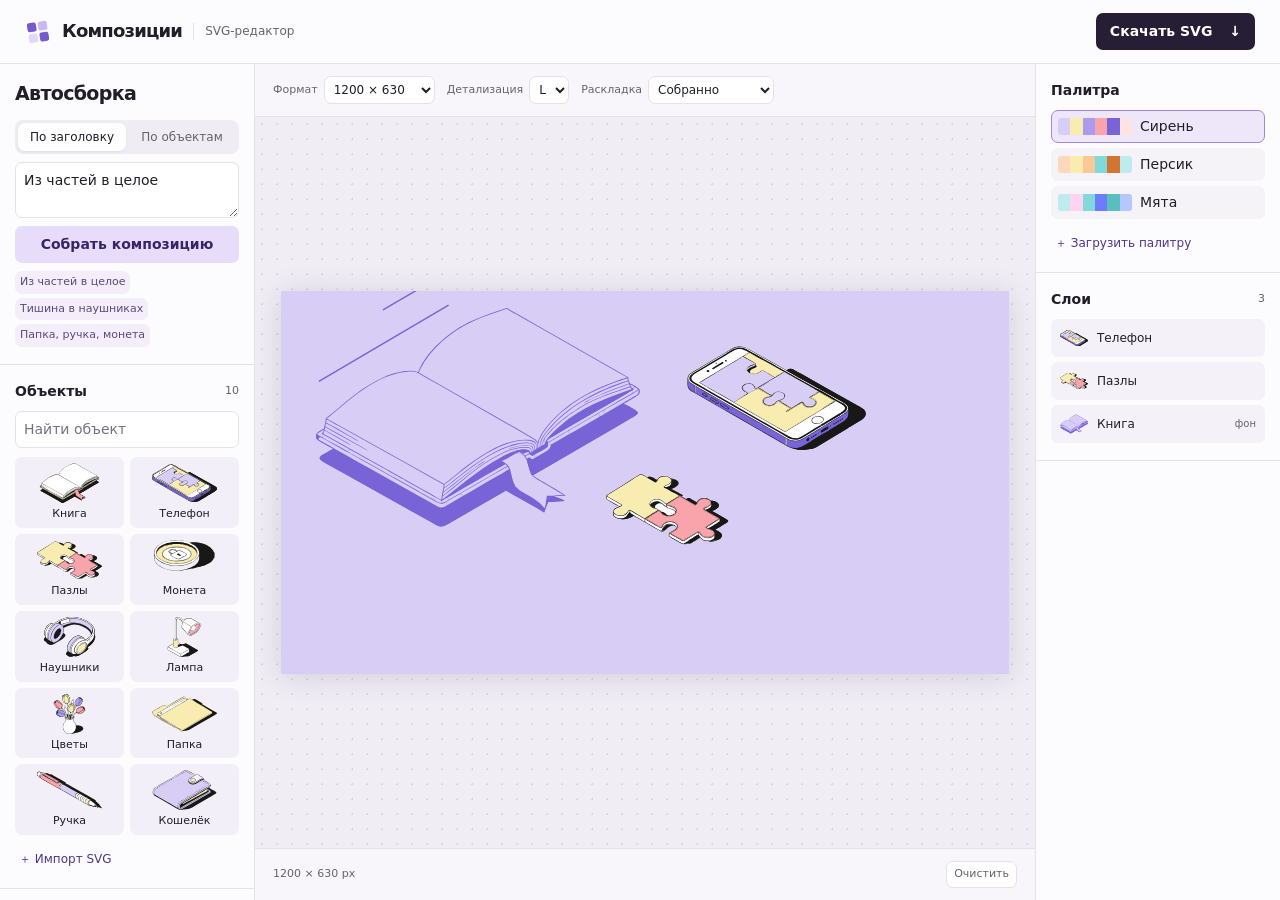
==== index.html @ f0507b51 "Build offline SVG composition editor" ====
<!doctype html>
<html lang="ru">
<head>
  <meta charset="utf-8"><meta name="viewport" content="width=device-width,initial-scale=1">
  <title>Композиции — SVG‑редактор</title>
  <link rel="stylesheet" href="style.css">
  <script defer src="library.js"></script><script defer src="engine.js"></script><script defer src="app.js"></script>
</head>
<body>
<header class="top">
  <div class="brand"><div class="mark" aria-hidden="true"><i></i><i></i><i></i><i></i></div><strong>Композиции</strong><span>SVG‑редактор</span></div>
  <button class="dark" id="export">Скачать SVG <span aria-hidden="true">↓</span></button>
</header>
<main class="layout">
  <aside class="left">
    <section class="assemble">
      <h1>Автосборка</h1>
      <div class="tabs" aria-label="Способ сборки">
        <button data-mode="phrase" aria-pressed="true">По заголовку</button>
        <button data-mode="objects" aria-pressed="false">По объектам</button>
      </div>
      <label class="sr" id="query-label" for="query">Заголовок или метафора</label>
      <textarea id="query" rows="2" placeholder="Например, «Из частей в целое»"></textarea>
      <button id="compose" class="accent">Собрать композицию</button>
      <div id="examples" class="examples"></div>
    </section>
    <section class="library">
      <div class="heading"><h2>Объекты</h2><output id="count"></output></div>
      <input type="search" id="search" placeholder="Найти объект" aria-label="Найти объект">
      <div id="assets" class="assets"></div>
      <label class="file">＋ Импорт SVG<input type="file" id="svg-files" accept=".svg,image/svg+xml" multiple></label>
    </section>
  </aside>
  <section class="workbench" aria-label="Холст композиции">
    <div class="board-bar">
      <div class="field"><label for="format">Формат</label>
        <select id="format"><option value="wide">1200 × 630</option><option value="square">1080 × 1080</option><option value="tall">1080 × 1350</option></select></div>
      <div class="field"><label for="size">Детализация</label><select id="size"><option>L</option><option>S</option></select></div>
      <div class="field"><label for="layout">Раскладка</label>
        <select id="layout"><option value="cluster">Собранно</option><option value="offset">Со смещением</option><option value="title">Под заголовок</option></select></div>
    </div>
    <div class="stage" id="stage"><svg id="canvas" xmlns="http://www.w3.org/2000/svg" fill="none" aria-label="Векторная композиция"></svg></div>
    <div class="board-footer"><output id="dimensions"></output><p id="status" role="status"></p><button id="clear">Очистить</button></div>
  </section>
  <aside class="right">
    <section class="palette"><h2>Палитра</h2><div id="palette-list"></div>
      <label class="file">＋ Загрузить палитру<input type="file" id="palette-file" accept=".json,.txt,.gpl,application/json,text/plain"></label></section>
    <section class="layers"><div class="heading"><h2>Слои</h2><output id="layer-count"></output></div><div id="layers"></div></section>
    <section id="inspector" class="inspector" hidden>
      <h2>Выбранный объект</h2>
      <div class="inputs">
        <label>X <input id="x" type="number" step="1"></label>
        <label>Y <input id="y" type="number" step="1"></label>
        <label>Угол <input id="angle" type="number" step="1"></label>
      </div>
      <label class="mono"><input id="mono" type="checkbox"> Фоновый объект</label>
      <div class="layer-actions"><button id="up" aria-label="Слой выше" title="Слой выше">↑</button><button id="down" aria-label="Слой ниже" title="Слой ниже">↓</button><button id="duplicate" title="Дублировать">Копия</button><button id="remove" title="Удалить">Удалить</button></div>
    </section>
  </aside>
</main>
</body>
</html>
---- style.css ----
:root{font-family:system-ui,-apple-system,sans-serif;color:#211d29;background:#f2f0f6;font-size:14px;line-height:1.35;--ink:#211d29;--muted:#68616f;--border:#e5e0ea;--violet:#7153c4;--panel:#fcfbfd;}
*{box-sizing:border-box;}body{margin:0;}button,input,textarea,select{font:inherit;color:inherit;}button,select,.file{cursor:pointer;}button{border:0;background:none;}button:disabled{cursor:default;opacity:.42;}button:focus-visible,input:focus-visible,textarea:focus-visible,select:focus-visible,.file:focus-within{outline:2px solid var(--violet);outline-offset:2px;}h1,h2,p{margin:0;}h1{font-size:19px;letter-spacing:-.035em;}h2{font-size:14px;font-weight:700;}button,.file,input,textarea,select{border-radius:7px;}[hidden]{display:none!important;}
.top{height:64px;padding:0 25px;display:flex;justify-content:space-between;align-items:center;background:var(--panel);border-bottom:1px solid var(--border);}
.brand{display:flex;align-items:center;gap:11px;}.brand strong{font-size:18px;letter-spacing:-.045em;}.brand span{border-left:1px solid var(--border);padding-left:11px;color:var(--muted);font-size:12px;}
.mark{width:26px;height:26px;display:grid;grid-template-columns:1fr 1fr;gap:2px;transform:rotate(-9deg);padding:3px;}.mark i{background:#7659cc;border-radius:2px;}.mark i:nth-child(2){background:#c8b9f2;}.mark i:nth-child(3){background:#e3d8fb;}
.dark,.accent{padding:9px 14px;font-weight:650;}.dark{background:#251e35;color:white;}.dark span{margin-left:12px;}.accent{background:#e7ddfa;color:#382367;width:100%;}.accent:hover{background:#dbcbf7;}
.layout{display:grid;grid-template-columns:255px minmax(340px,1fr) 245px;min-height:calc(100dvh - 64px);}.left,.right{background:var(--panel);}.left{border-right:1px solid var(--border);}.right{border-left:1px solid var(--border);}.left section,.right section{padding:17px 15px;border-bottom:1px solid var(--border);}
.tabs{display:grid;grid-template-columns:1fr 1fr;gap:2px;margin:13px 0 8px;background:#efedf3;padding:3px;border-radius:8px;}.tabs button{white-space:nowrap;font-size:12px;padding:6px 4px;color:var(--muted);}.tabs [aria-pressed=true]{background:white;color:var(--ink);box-shadow:0 1px 3px #211d2914;}
input,textarea,select{min-width:0;background:white;border:1px solid var(--border);padding:8px;}textarea{width:100%;resize:vertical;min-height:56px;display:block;margin-bottom:8px;}input[type=search]{width:100%;margin-bottom:9px;}input::placeholder,textarea::placeholder{color:#77717f;}
.examples{display:flex;gap:4px;flex-wrap:wrap;margin-top:8px;}.examples button{font-size:11px;color:#5d487b;padding:4px 5px;background:#f3eef9;}.examples button:hover{background:#e7ddfa;}
.heading{display:flex;align-items:center;justify-content:space-between;margin-bottom:10px;}.heading output{font-size:11px;color:var(--muted);font-variant-numeric:tabular-nums;}
.assets{display:grid;grid-template-columns:1fr 1fr;gap:6px;}.asset{min-width:0;display:grid;align-content:center;gap:4px;justify-items:center;background:#f3eff8;border:1px solid transparent;padding:5px;min-height:62px;}.asset:hover{border-color:#c6b4f1;background:#ece4f9;}.asset svg{width:65px;height:40px;overflow:visible;}.asset span{font-size:11px;overflow:hidden;text-overflow:ellipsis;max-width:100%;white-space:nowrap;}
.file{position:relative;display:block;width:fit-content;margin-top:12px;color:#503587;font-size:12px;padding:4px;}.file input{position:absolute;opacity:0;inset:0;width:100%;padding:0;cursor:pointer;}
.workbench{display:grid;grid-template-rows:auto minmax(350px,1fr) auto;min-width:0;background:#f0edf5;}.board-bar,.board-footer{display:flex;gap:12px;align-items:center;padding:12px 18px;background:#f8f6fb;}.board-bar{border-bottom:1px solid var(--border);flex-wrap:wrap;}.board-footer{border-top:1px solid var(--border);color:var(--muted);font-size:11px;justify-content:space-between;}.board-footer button{background:white;border:1px solid var(--border);padding:5px 7px;}.board-footer output{white-space:nowrap;}.field{display:flex;gap:6px;align-items:center;}.field label{font-size:11px;color:var(--muted);}.field select{font-size:12px;padding:5px;}
.stage{min-width:0;display:grid;place-items:center;padding:22px;background-image:radial-gradient(#d9d2e5 1px,transparent 1px);background-size:15px 15px;overflow:hidden;}
#canvas{display:block;width:var(--canvas-width,100%);height:auto;max-width:100%;max-height:68dvh;background:#d7cdf5;box-shadow:0 3px 28px #30204d25;overflow:hidden;touch-action:none;}.scene-item{cursor:grab;}.scene-item:active{cursor:grabbing;}.selection{pointer-events:none;stroke:#5030a9;stroke-width:1.5;stroke-dasharray:5 3;vector-effect:non-scaling-stroke;fill:none;}
#palette-list{display:grid;gap:5px;margin-top:10px;}.palette-option{display:grid;grid-template-columns:74px 1fr;align-items:center;gap:8px;text-align:left;background:#f5f2f8;border:1px solid transparent;padding:6px;}.palette-option[aria-pressed=true]{border-color:#9e86d8;background:#eee7fa;}.swatches{display:flex;border-radius:3px;overflow:hidden;}.swatches i{height:17px;flex:1;}
#layers{display:grid;gap:5px;}.layer{overflow:hidden;display:flex;align-items:center;gap:9px;padding:7px 8px;text-align:left;background:#f4f1f8;border:1px solid transparent;}.layer[aria-pressed=true]{border-color:#aa95de;background:#eee6fa;}.layer svg{width:28px;height:22px;flex:none;}.layer span{overflow:hidden;text-overflow:ellipsis;white-space:nowrap;font-size:12px;}.layer small{margin-left:auto;color:var(--muted);font-size:10px;}.layer-note{font-size:12px;color:var(--muted);}
.inputs{display:grid;grid-template-columns:repeat(3,minmax(0,1fr));gap:6px;margin-top:9px;}.inputs label{display:grid;gap:4px;font-size:11px;color:var(--muted);}.inputs input{width:100%;font-size:12px;padding:5px;}.mono{display:flex;gap:5px;align-items:center;margin:9px 0;font-size:12px;}.mono input{accent-color:var(--violet);}.layer-actions{display:flex;gap:3px;flex-wrap:wrap;}.layer-actions button{background:#f1ebf8;padding:6px 8px;font-size:11px;}.layer-actions button:hover{background:#eae0f8;}
.sr{position:absolute;overflow:hidden;clip-path:inset(50%);width:1px;height:1px;white-space:nowrap;}
@media(max-width:1080px){.layout{grid-template-columns:205px minmax(320px,1fr) 205px;}.left section,.right section{padding:13px 10px;}.stage{padding:14px;}}
@media(max-width:760px){.layout{grid-template-columns:1fr 1fr;}.workbench{grid-column:1/-1;grid-row:1;grid-template-rows:auto minmax(230px,auto) auto;}.left,.right{min-width:0;}.right{border:0;}.top{height:54px;padding:0 12px;}.brand span{display:none;}.board-bar,.board-footer{padding:8px;gap:7px;}.stage{padding:12px;}#canvas{max-height:44dvh;}.field label{font-size:10px;}}
@media(prefers-reduced-motion:no-preference){button{transition:background-color 120ms,border-color 120ms;}}
@media(min-width:761px){
  .layout{height:calc(100dvh - 64px);grid-template-rows:minmax(0,1fr);}
  .left,.right{overflow:auto;scrollbar-width:thin;}
  .workbench{grid-template-rows:auto minmax(0,1fr) auto;}
  .stage{padding:clamp(10px,2vw,26px);}
  #canvas{max-height:min(100%,68dvh);}
}
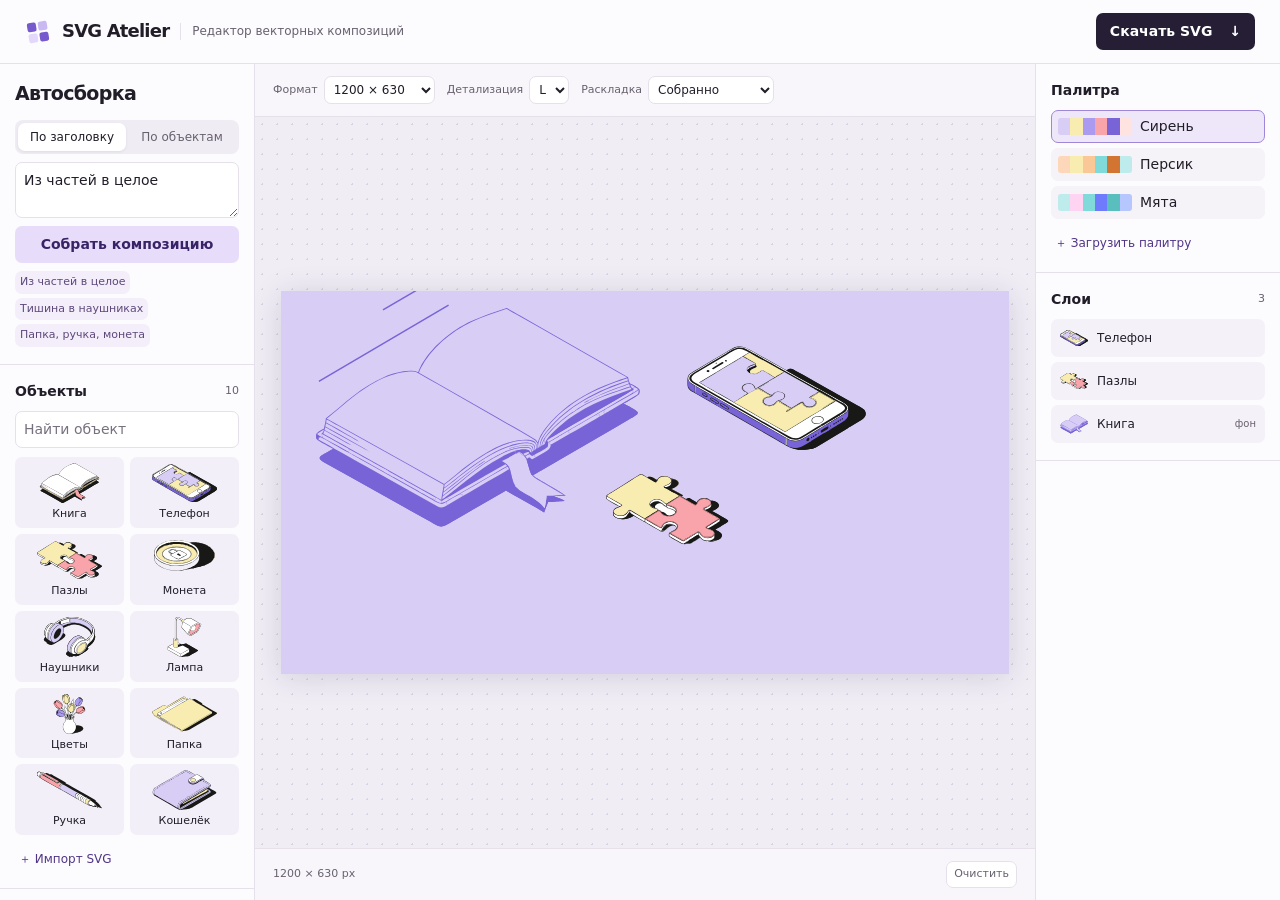
==== commit 65569e43: "Prepare repository for submission: update README, branding, and preview assets" ====
--- a/index.html
+++ b/index.html
@@ -2,13 +2,13 @@
 <html lang="ru">
 <head>
   <meta charset="utf-8"><meta name="viewport" content="width=device-width,initial-scale=1">
-  <title>Композиции — SVG‑редактор</title>
+  <title>SVG Atelier — редактор векторных композиций</title>
   <link rel="stylesheet" href="style.css">
   <script defer src="library.js"></script><script defer src="engine.js"></script><script defer src="app.js"></script>
 </head>
 <body>
 <header class="top">
-  <div class="brand"><div class="mark" aria-hidden="true"><i></i><i></i><i></i><i></i></div><strong>Композиции</strong><span>SVG‑редактор</span></div>
+  <div class="brand"><div class="mark" aria-hidden="true"><i></i><i></i><i></i><i></i></div><strong>SVG Atelier</strong><span>Редактор векторных композиций</span></div>
   <button class="dark" id="export">Скачать SVG <span aria-hidden="true">↓</span></button>
 </header>
 <main class="layout">
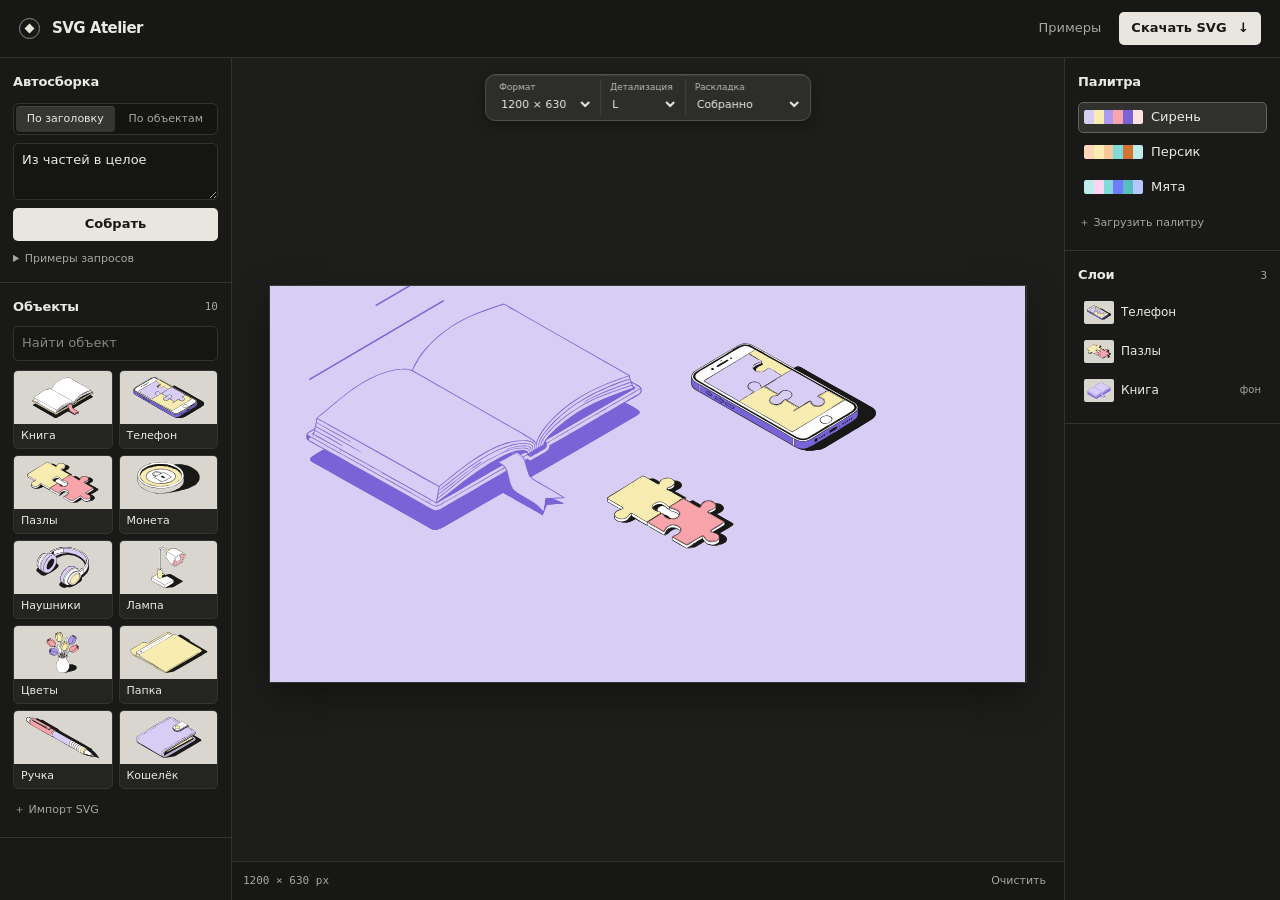
==== commit 1cf312ca: "Apply dark theme and update editor screenshot" ====
--- a/index.html
+++ b/index.html
@@ -8,8 +8,11 @@
 </head>
 <body>
 <header class="top">
-  <div class="brand"><div class="mark" aria-hidden="true"><i></i><i></i><i></i><i></i></div><strong>SVG Atelier</strong><span>Редактор векторных композиций</span></div>
-  <button class="dark" id="export">Скачать SVG <span aria-hidden="true">↓</span></button>
+  <div class="brand"><span class="mark" aria-hidden="true"></span><strong>SVG Atelier</strong></div>
+  <div class="top-actions">
+    <a href="demo.html">Примеры</a>
+    <button class="dark" id="export">Скачать SVG <span aria-hidden="true">↓</span></button>
+  </div>
 </header>
 <main class="layout">
   <aside class="left">
@@ -21,8 +24,8 @@
       </div>
       <label class="sr" id="query-label" for="query">Заголовок или метафора</label>
       <textarea id="query" rows="2" placeholder="Например, «Из частей в целое»"></textarea>
-      <button id="compose" class="accent">Собрать композицию</button>
-      <div id="examples" class="examples"></div>
+      <button id="compose" class="accent">Собрать</button>
+      <details class="examples"><summary>Примеры запросов</summary><div id="examples"></div></details>
     </section>
     <section class="library">
       <div class="heading"><h2>Объекты</h2><output id="count"></output></div>
--- a/style.css
+++ b/style.css
@@ -1,30 +1,191 @@
-:root{font-family:system-ui,-apple-system,sans-serif;color:#211d29;background:#f2f0f6;font-size:14px;line-height:1.35;--ink:#211d29;--muted:#68616f;--border:#e5e0ea;--violet:#7153c4;--panel:#fcfbfd;}
-*{box-sizing:border-box;}body{margin:0;}button,input,textarea,select{font:inherit;color:inherit;}button,select,.file{cursor:pointer;}button{border:0;background:none;}button:disabled{cursor:default;opacity:.42;}button:focus-visible,input:focus-visible,textarea:focus-visible,select:focus-visible,.file:focus-within{outline:2px solid var(--violet);outline-offset:2px;}h1,h2,p{margin:0;}h1{font-size:19px;letter-spacing:-.035em;}h2{font-size:14px;font-weight:700;}button,.file,input,textarea,select{border-radius:7px;}[hidden]{display:none!important;}
-.top{height:64px;padding:0 25px;display:flex;justify-content:space-between;align-items:center;background:var(--panel);border-bottom:1px solid var(--border);}
-.brand{display:flex;align-items:center;gap:11px;}.brand strong{font-size:18px;letter-spacing:-.045em;}.brand span{border-left:1px solid var(--border);padding-left:11px;color:var(--muted);font-size:12px;}
-.mark{width:26px;height:26px;display:grid;grid-template-columns:1fr 1fr;gap:2px;transform:rotate(-9deg);padding:3px;}.mark i{background:#7659cc;border-radius:2px;}.mark i:nth-child(2){background:#c8b9f2;}.mark i:nth-child(3){background:#e3d8fb;}
-.dark,.accent{padding:9px 14px;font-weight:650;}.dark{background:#251e35;color:white;}.dark span{margin-left:12px;}.accent{background:#e7ddfa;color:#382367;width:100%;}.accent:hover{background:#dbcbf7;}
-.layout{display:grid;grid-template-columns:255px minmax(340px,1fr) 245px;min-height:calc(100dvh - 64px);}.left,.right{background:var(--panel);}.left{border-right:1px solid var(--border);}.right{border-left:1px solid var(--border);}.left section,.right section{padding:17px 15px;border-bottom:1px solid var(--border);}
-.tabs{display:grid;grid-template-columns:1fr 1fr;gap:2px;margin:13px 0 8px;background:#efedf3;padding:3px;border-radius:8px;}.tabs button{white-space:nowrap;font-size:12px;padding:6px 4px;color:var(--muted);}.tabs [aria-pressed=true]{background:white;color:var(--ink);box-shadow:0 1px 3px #211d2914;}
-input,textarea,select{min-width:0;background:white;border:1px solid var(--border);padding:8px;}textarea{width:100%;resize:vertical;min-height:56px;display:block;margin-bottom:8px;}input[type=search]{width:100%;margin-bottom:9px;}input::placeholder,textarea::placeholder{color:#77717f;}
-.examples{display:flex;gap:4px;flex-wrap:wrap;margin-top:8px;}.examples button{font-size:11px;color:#5d487b;padding:4px 5px;background:#f3eef9;}.examples button:hover{background:#e7ddfa;}
-.heading{display:flex;align-items:center;justify-content:space-between;margin-bottom:10px;}.heading output{font-size:11px;color:var(--muted);font-variant-numeric:tabular-nums;}
-.assets{display:grid;grid-template-columns:1fr 1fr;gap:6px;}.asset{min-width:0;display:grid;align-content:center;gap:4px;justify-items:center;background:#f3eff8;border:1px solid transparent;padding:5px;min-height:62px;}.asset:hover{border-color:#c6b4f1;background:#ece4f9;}.asset svg{width:65px;height:40px;overflow:visible;}.asset span{font-size:11px;overflow:hidden;text-overflow:ellipsis;max-width:100%;white-space:nowrap;}
-.file{position:relative;display:block;width:fit-content;margin-top:12px;color:#503587;font-size:12px;padding:4px;}.file input{position:absolute;opacity:0;inset:0;width:100%;padding:0;cursor:pointer;}
-.workbench{display:grid;grid-template-rows:auto minmax(350px,1fr) auto;min-width:0;background:#f0edf5;}.board-bar,.board-footer{display:flex;gap:12px;align-items:center;padding:12px 18px;background:#f8f6fb;}.board-bar{border-bottom:1px solid var(--border);flex-wrap:wrap;}.board-footer{border-top:1px solid var(--border);color:var(--muted);font-size:11px;justify-content:space-between;}.board-footer button{background:white;border:1px solid var(--border);padding:5px 7px;}.board-footer output{white-space:nowrap;}.field{display:flex;gap:6px;align-items:center;}.field label{font-size:11px;color:var(--muted);}.field select{font-size:12px;padding:5px;}
-.stage{min-width:0;display:grid;place-items:center;padding:22px;background-image:radial-gradient(#d9d2e5 1px,transparent 1px);background-size:15px 15px;overflow:hidden;}
-#canvas{display:block;width:var(--canvas-width,100%);height:auto;max-width:100%;max-height:68dvh;background:#d7cdf5;box-shadow:0 3px 28px #30204d25;overflow:hidden;touch-action:none;}.scene-item{cursor:grab;}.scene-item:active{cursor:grabbing;}.selection{pointer-events:none;stroke:#5030a9;stroke-width:1.5;stroke-dasharray:5 3;vector-effect:non-scaling-stroke;fill:none;}
-#palette-list{display:grid;gap:5px;margin-top:10px;}.palette-option{display:grid;grid-template-columns:74px 1fr;align-items:center;gap:8px;text-align:left;background:#f5f2f8;border:1px solid transparent;padding:6px;}.palette-option[aria-pressed=true]{border-color:#9e86d8;background:#eee7fa;}.swatches{display:flex;border-radius:3px;overflow:hidden;}.swatches i{height:17px;flex:1;}
-#layers{display:grid;gap:5px;}.layer{overflow:hidden;display:flex;align-items:center;gap:9px;padding:7px 8px;text-align:left;background:#f4f1f8;border:1px solid transparent;}.layer[aria-pressed=true]{border-color:#aa95de;background:#eee6fa;}.layer svg{width:28px;height:22px;flex:none;}.layer span{overflow:hidden;text-overflow:ellipsis;white-space:nowrap;font-size:12px;}.layer small{margin-left:auto;color:var(--muted);font-size:10px;}.layer-note{font-size:12px;color:var(--muted);}
-.inputs{display:grid;grid-template-columns:repeat(3,minmax(0,1fr));gap:6px;margin-top:9px;}.inputs label{display:grid;gap:4px;font-size:11px;color:var(--muted);}.inputs input{width:100%;font-size:12px;padding:5px;}.mono{display:flex;gap:5px;align-items:center;margin:9px 0;font-size:12px;}.mono input{accent-color:var(--violet);}.layer-actions{display:flex;gap:3px;flex-wrap:wrap;}.layer-actions button{background:#f1ebf8;padding:6px 8px;font-size:11px;}.layer-actions button:hover{background:#eae0f8;}
-.sr{position:absolute;overflow:hidden;clip-path:inset(50%);width:1px;height:1px;white-space:nowrap;}
-@media(max-width:1080px){.layout{grid-template-columns:205px minmax(320px,1fr) 205px;}.left section,.right section{padding:13px 10px;}.stage{padding:14px;}}
-@media(max-width:760px){.layout{grid-template-columns:1fr 1fr;}.workbench{grid-column:1/-1;grid-row:1;grid-template-rows:auto minmax(230px,auto) auto;}.left,.right{min-width:0;}.right{border:0;}.top{height:54px;padding:0 12px;}.brand span{display:none;}.board-bar,.board-footer{padding:8px;gap:7px;}.stage{padding:12px;}#canvas{max-height:44dvh;}.field label{font-size:10px;}}
-@media(prefers-reduced-motion:no-preference){button{transition:background-color 120ms,border-color 120ms;}}
-@media(min-width:761px){
-  .layout{height:calc(100dvh - 64px);grid-template-rows:minmax(0,1fr);}
-  .left,.right{overflow:auto;scrollbar-width:thin;}
-  .workbench{grid-template-rows:auto minmax(0,1fr) auto;}
-  .stage{padding:clamp(10px,2vw,26px);}
-  #canvas{max-height:min(100%,68dvh);}
+:root {
+  color-scheme: dark;
+  font: 13px/1.45 system-ui, -apple-system, sans-serif;
+  color: #eae9e5;
+  background: #121211;
+  --ink: #eae9e5;
+  --muted: #a6a5a0;
+  --quiet: #85847e;
+  --panel: #191918;
+  --border: #323230;
+  --raised: #242423;
+  --hover: #30302e;
+  --paper: #e8e6de;
+  --mono: ui-monospace, SFMono-Regular, Consolas, monospace;
 }
+* { box-sizing: border-box; }
+body { margin: 0; }
+button, input, textarea, select { font: inherit; color: inherit; }
+button, select, .file { cursor: pointer; }
+button { border: 0; background: none; }
+button:disabled { cursor: default; opacity: .45; }
+:focus-visible, .file:focus-within { outline: 2px solid #e8e6de; outline-offset: 3px; }
+h1, h2, p { margin: 0; }
+h1, h2 { font-size: 13px; font-weight: 650; letter-spacing: -.01em; }
+[hidden] { display: none !important; }
+a { color: inherit; }
+
+.top {
+  height: 58px;
+  display: flex;
+  justify-content: space-between;
+  align-items: center;
+  gap: 16px;
+  padding: 0 19px;
+  background: #171716;
+  border-bottom: 1px solid var(--border);
+}
+.brand, .top-actions { display: flex; align-items: center; gap: 12px; }
+.brand { color: var(--ink); text-decoration: none; }
+.brand strong { font-size: 15px; font-weight: 650; letter-spacing: -.035em; }
+.top-actions a { color: var(--muted); padding: 6px; text-decoration: none; }
+.top-actions a:hover { color: var(--ink); }
+.mark {
+  display: grid;
+  width: 21px;
+  height: 21px;
+  place-items: center;
+  border: 1px solid #8c8a83;
+  border-radius: 50%;
+}
+.mark::after { content: ""; width: 7px; height: 7px; background: var(--paper); transform: rotate(45deg); }
+.dark, .accent {
+  background: var(--paper);
+  color: #181817;
+  border: 1px solid transparent;
+  border-radius: 5px;
+  padding: 6px 11px;
+  font-weight: 650;
+}
+.dark:hover, .accent:hover { background: #fffef8; }
+.dark span { margin-left: 7px; }
+.accent { width: 100%; }
+
+.layout { display: grid; grid-template-columns: 232px minmax(0, 1fr) 216px; height: calc(100dvh - 58px); }
+.left, .right { min-width: 0; background: var(--panel); overflow: auto; scrollbar-width: thin; }
+.left { border-right: 1px solid var(--border); }
+.right { border-left: 1px solid var(--border); }
+.left section, .right section { padding: 15px 13px; border-bottom: 1px solid var(--border); }
+.heading { display: flex; align-items: center; justify-content: space-between; margin-bottom: 10px; }
+.heading output { color: var(--muted); font: 11px var(--mono); }
+
+.tabs { display: grid; grid-template-columns: 1fr 1fr; margin: 11px 0 8px; padding: 2px; gap: 2px; background: #141413; border: 1px solid var(--border); border-radius: 6px; }
+.tabs button { color: var(--muted); padding: 5px 2px; font-size: 11px; white-space: nowrap; border-radius: 4px; }
+.tabs [aria-pressed="true"] { color: var(--ink); background: #353533; box-shadow: inset 0 1px #ffffff17; }
+input, textarea, select {
+  min-width: 0;
+  background: #151514;
+  border: 1px solid var(--border);
+  border-radius: 5px;
+  padding: 7px 8px;
+}
+input::placeholder, textarea::placeholder { color: var(--quiet); }
+textarea { display: block; width: 100%; min-height: 57px; resize: vertical; margin-bottom: 8px; }
+input[type="search"] { width: 100%; margin-bottom: 9px; }
+.examples { margin-top: 10px; }
+.examples summary { color: var(--muted); cursor: pointer; font-size: 11px; }
+#examples { display: flex; flex-wrap: wrap; gap: 4px; margin-top: 5px; }
+#examples button { padding: 3px 5px; border-radius: 3px; background: var(--raised); color: var(--ink); text-align: left; font-size: 11px; }
+#examples button:hover { background: var(--hover); }
+
+.assets { display: grid; grid-template-columns: repeat(2, minmax(0, 1fr)); gap: 6px; }
+.asset { min-width: 0; padding: 0; text-align: left; border-radius: 5px; overflow: hidden; background: var(--raised); border: 1px solid var(--border); }
+.asset:hover { border-color: #88867e; background: var(--hover); }
+.asset svg { display: block; height: 53px; width: 100%; padding: 6px 9px; background: #d8d6cf; }
+.asset span { display: block; padding: 4px 7px; overflow: hidden; text-overflow: ellipsis; white-space: nowrap; font-size: 11px; }
+.file { position: relative; display: block; width: fit-content; margin-top: 9px; color: var(--muted); font-size: 11px; padding: 4px 1px; }
+.file:hover { color: var(--ink); }
+.file input { position: absolute; opacity: 0; inset: 0; width: 100%; padding: 0; cursor: pointer; }
+
+.workbench { position: relative; display: grid; grid-template-rows: minmax(0, 1fr) auto; min-width: 0; isolation: isolate; }
+.board-bar {
+  position: absolute;
+  z-index: 1;
+  top: 16px;
+  left: 50%;
+  transform: translateX(-50%);
+  display: flex;
+  align-items: center;
+  justify-content: center;
+  gap: 3px;
+  padding: 4px;
+  width: max-content;
+  max-width: calc(100% - 20px);
+  border: 1px solid #52514c;
+  border-radius: 10px;
+  background: #292927;
+  box-shadow: inset 0 1px #ffffff15, 0 4px 15px #0005;
+}
+@supports (backdrop-filter: blur(12px)) {
+  .board-bar { background: #30302de8; backdrop-filter: blur(12px) saturate(.7); }
+}
+.field { display: grid; gap: 1px; padding: 2px 4px; }
+.field + .field { border-left: 1px solid #ffffff16; }
+.field label { padding: 0 5px; color: #bdbbb4; font-size: 9px; }
+.field select { width: 100%; font-size: 11px; padding: 2px 3px; border: 0; background: transparent; }
+.field select option { background: #272725; color: var(--ink); }
+
+.stage {
+  container-type: size;
+  display: grid;
+  place-items: center;
+  overflow: hidden;
+  padding: 77px clamp(14px, 3vw, 44px) 28px;
+  background-color: #1d1d1b;
+  background-image: radial-gradient(#41403d 0.65px, transparent 0.65px);
+  background-size: 18px 18px;
+  background-position: center;
+}
+#canvas {
+  display: block;
+  width: min(100%, calc(100cqh * var(--canvas-ratio, 1.9)));
+  height: auto;
+  overflow: hidden;
+  box-shadow: 0 0 0 1px #ffffff21, 0 14px 38px #0006;
+  touch-action: none;
+}
+.scene-item { cursor: grab; }
+.scene-item:active { cursor: grabbing; }
+.selection { pointer-events: none; stroke: #173b88; stroke-width: 1.5; stroke-dasharray: 5 3; vector-effect: non-scaling-stroke; fill: none; }
+.board-footer { display: flex; align-items: center; justify-content: space-between; gap: 10px; min-height: 39px; padding: 4px 11px; background: #171716; border-top: 1px solid var(--border); color: var(--muted); font-size: 11px; }
+.board-footer output { white-space: nowrap; font-family: var(--mono); }
+.board-footer p { overflow-wrap: anywhere; }
+.board-footer button { color: var(--muted); padding: 4px 7px; border-radius: 4px; }
+.board-footer button:hover:not(:disabled) { color: var(--ink); background: var(--hover); }
+
+#palette-list, #layers { display: grid; gap: 4px; }
+#palette-list { margin-top: 10px; }
+.palette-option { display: grid; grid-template-columns: 59px 1fr; align-items: center; gap: 8px; text-align: left; border: 1px solid transparent; border-radius: 5px; padding: 5px; }
+.palette-option:hover, .layer:hover { background: var(--raised); }
+.palette-option[aria-pressed="true"], .layer[aria-pressed="true"] { background: #30302d; border-color: #62615b; }
+.swatches { display: flex; border-radius: 2px; overflow: hidden; }
+.swatches i { height: 14px; flex: 1; }
+.layer { display: flex; align-items: center; gap: 7px; padding: 5px; text-align: left; border: 1px solid transparent; border-radius: 5px; }
+.layer svg { width: 30px; height: 23px; padding: 3px; border-radius: 2px; background: #d8d6cf; flex: none; }
+.layer span { overflow: hidden; text-overflow: ellipsis; white-space: nowrap; font-size: 12px; }
+.layer small { margin-left: auto; color: var(--muted); font-size: 10px; }
+.layer-note { font-size: 12px; color: var(--muted); }
+.inputs { display: grid; grid-template-columns: repeat(3, minmax(0, 1fr)); gap: 5px; margin-top: 9px; }
+.inputs label { display: grid; gap: 4px; font-size: 11px; color: var(--muted); }
+.inputs input { width: 100%; font: 11px var(--mono); padding: 6px 3px; }
+.mono { display: flex; gap: 5px; align-items: center; margin: 9px 0; font-size: 12px; }
+.mono input { accent-color: var(--paper); }
+.layer-actions { display: flex; gap: 3px; flex-wrap: wrap; }
+.layer-actions button { background: var(--raised); border: 1px solid var(--border); border-radius: 4px; padding: 4px 6px; font-size: 11px; }
+.layer-actions button:hover:not(:disabled) { background: var(--hover); }
+
+.sr { position: absolute; overflow: hidden; clip-path: inset(50%); width: 1px; height: 1px; white-space: nowrap; }
+@media (max-width: 1000px) { .layout { grid-template-columns: 189px minmax(0, 1fr) 178px; } }
+@media (max-width: 720px) {
+  .top { height: 51px; padding: 0 10px; }
+  .top-actions { gap: 5px; }
+  .layout { grid-template-columns: minmax(0, 1fr) minmax(0, 1fr); height: auto; }
+  .workbench { grid-column: 1 / -1; grid-row: 1; grid-template-rows: clamp(294px, 53svh, 510px) auto; }
+  .right { border-left: 0; }
+  .left section, .right section { padding: 12px 8px; }
+  .stage { padding: 69px 12px 16px; }
+  .board-bar { top: 10px; }
+}
+@media (prefers-reduced-motion: no-preference) {
+  button, .asset, .file { transition: background-color 120ms, border-color 120ms, color 120ms; }
+}
